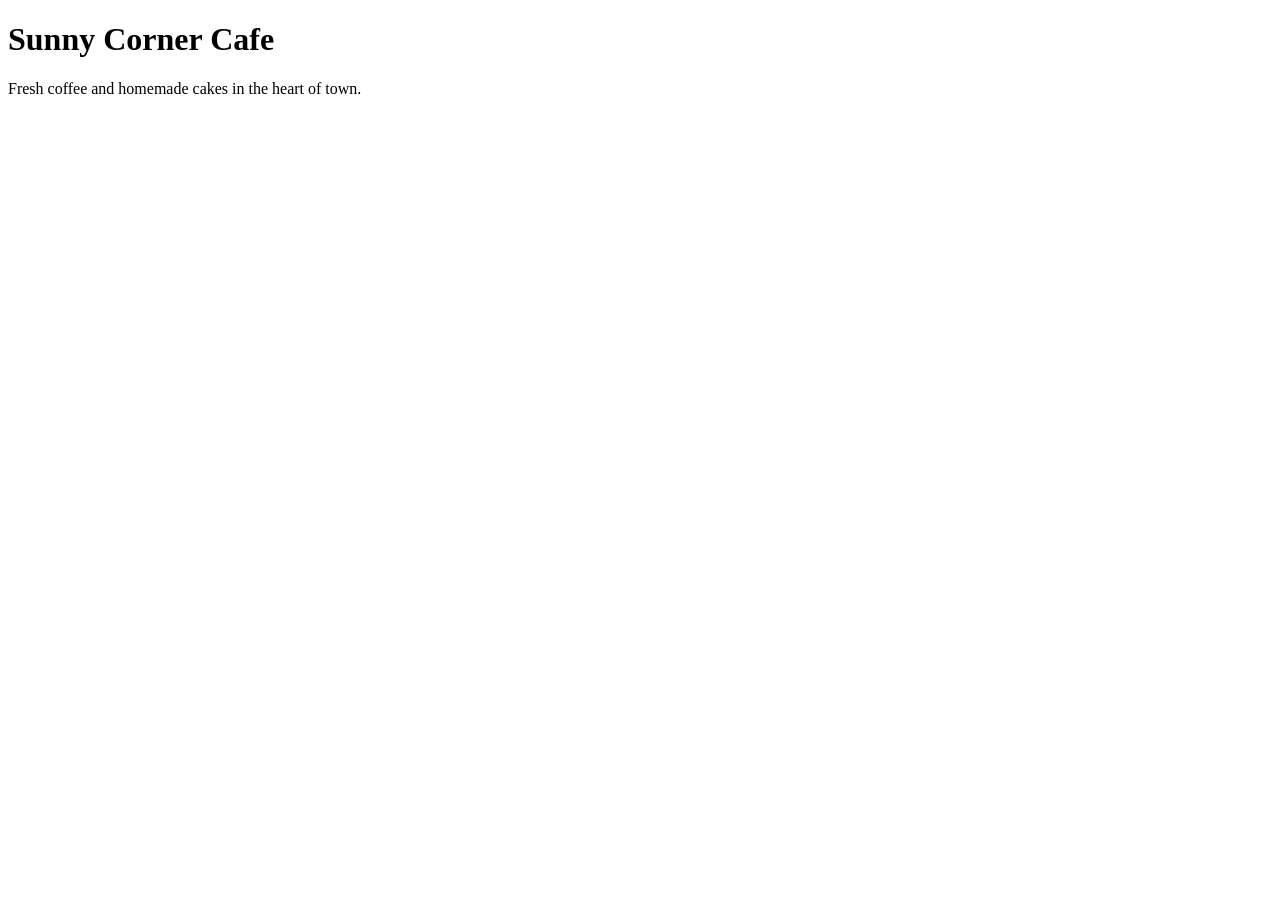
==== index.html @ 6467f5e7 "Add files via upload" ====
<!DOCTYPE html>
<html lang="en">
<head>
  <meta charset="UTF-8">
  <meta name="viewport" content="width=device-width, initial-scale=1.0">
  <title>Sunny Corner Cafe</title>
</head>
<body>
  <h1>Sunny Corner Cafe</h1>
  <p>Fresh coffee and homemade cakes in the heart of town.</p>
</body>
</html>
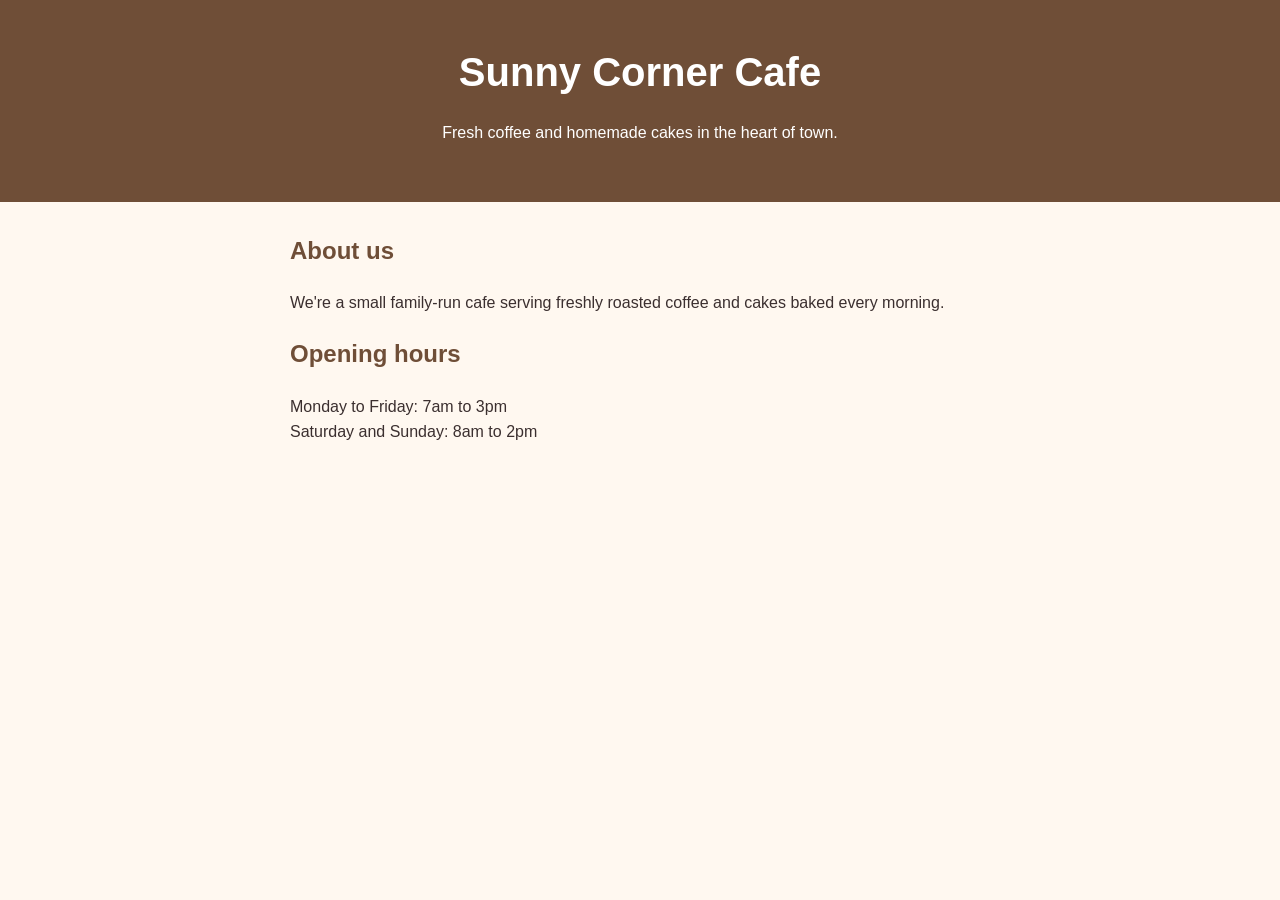
==== commit e02d87f4: "Add files via upload" ====
--- a/index.html
+++ b/index.html
@@ -4,9 +4,20 @@
   <meta charset="UTF-8">
   <meta name="viewport" content="width=device-width, initial-scale=1.0">
   <title>Sunny Corner Cafe</title>
+  <link rel="stylesheet" href="style.css">
 </head>
 <body>
-  <h1>Sunny Corner Cafe</h1>
-  <p>Fresh coffee and homemade cakes in the heart of town.</p>
+  <header>
+    <h1>Sunny Corner Cafe</h1>
+    <p>Fresh coffee and homemade cakes in the heart of town.</p>
+  </header>
+
+  <main>
+    <h2>About us</h2>
+    <p>We're a small family-run cafe serving freshly roasted coffee and cakes baked every morning.</p>
+
+    <h2>Opening hours</h2>
+    <p>Monday to Friday: 7am to 3pm<br>Saturday and Sunday: 8am to 2pm</p>
+  </main>
 </body>
 </html>
--- a/style.css
+++ b/style.css
@@ -0,0 +1,29 @@
+body {
+  font-family: Arial, sans-serif;
+  margin: 0;
+  background-color: #fff8f0;
+  color: #3b2f2f;
+  line-height: 1.6;
+}
+
+header {
+  background-color: #6f4e37;
+  color: white;
+  text-align: center;
+  padding: 40px 20px;
+}
+
+header h1 {
+  margin: 0;
+  font-size: 2.5rem;
+}
+
+main {
+  max-width: 700px;
+  margin: 30px auto;
+  padding: 0 20px;
+}
+
+h2 {
+  color: #6f4e37;
+}
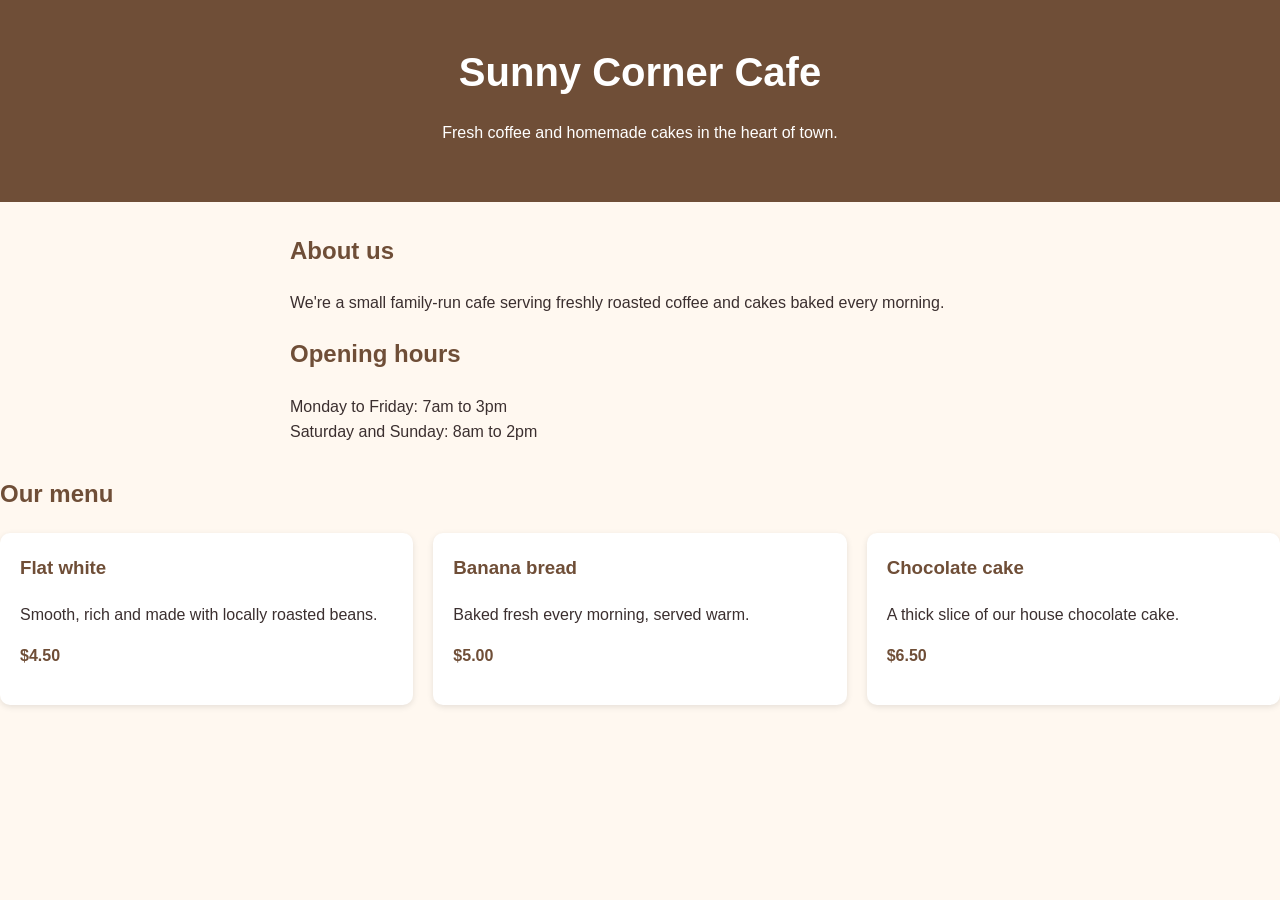
==== commit 72b0de52: "Add files via upload" ====
--- a/index.html
+++ b/index.html
@@ -20,4 +20,23 @@
     <p>Monday to Friday: 7am to 3pm<br>Saturday and Sunday: 8am to 2pm</p>
   </main>
 </body>
+
+    <h2>Our menu</h2>
+    <div class="menu">
+      <div class="card">
+        <h3>Flat white</h3>
+        <p>Smooth, rich and made with locally roasted beans.</p>
+        <p class="price">$4.50</p>
+      </div>
+      <div class="card">
+        <h3>Banana bread</h3>
+        <p>Baked fresh every morning, served warm.</p>
+        <p class="price">$5.00</p>
+      </div>
+      <div class="card">
+        <h3>Chocolate cake</h3>
+        <p>A thick slice of our house chocolate cake.</p>
+        <p class="price">$6.50</p>
+      </div>
+    </div>
 </html>
--- a/style.css
+++ b/style.css
@@ -26,4 +26,28 @@
 
 h2 {
   color: #6f4e37;
+}
+
+.menu {
+  display: flex;
+  flex-wrap: wrap;
+  gap: 20px;
+}
+
+.card {
+  flex: 1 1 200px;
+  background-color: white;
+  border-radius: 10px;
+  padding: 20px;
+  box-shadow: 0 2px 6px rgba(0, 0, 0, 0.1);
+}
+
+.card h3 {
+  margin-top: 0;
+  color: #6f4e37;
+}
+
+.price {
+  font-weight: bold;
+  color: #6f4e37;
 }
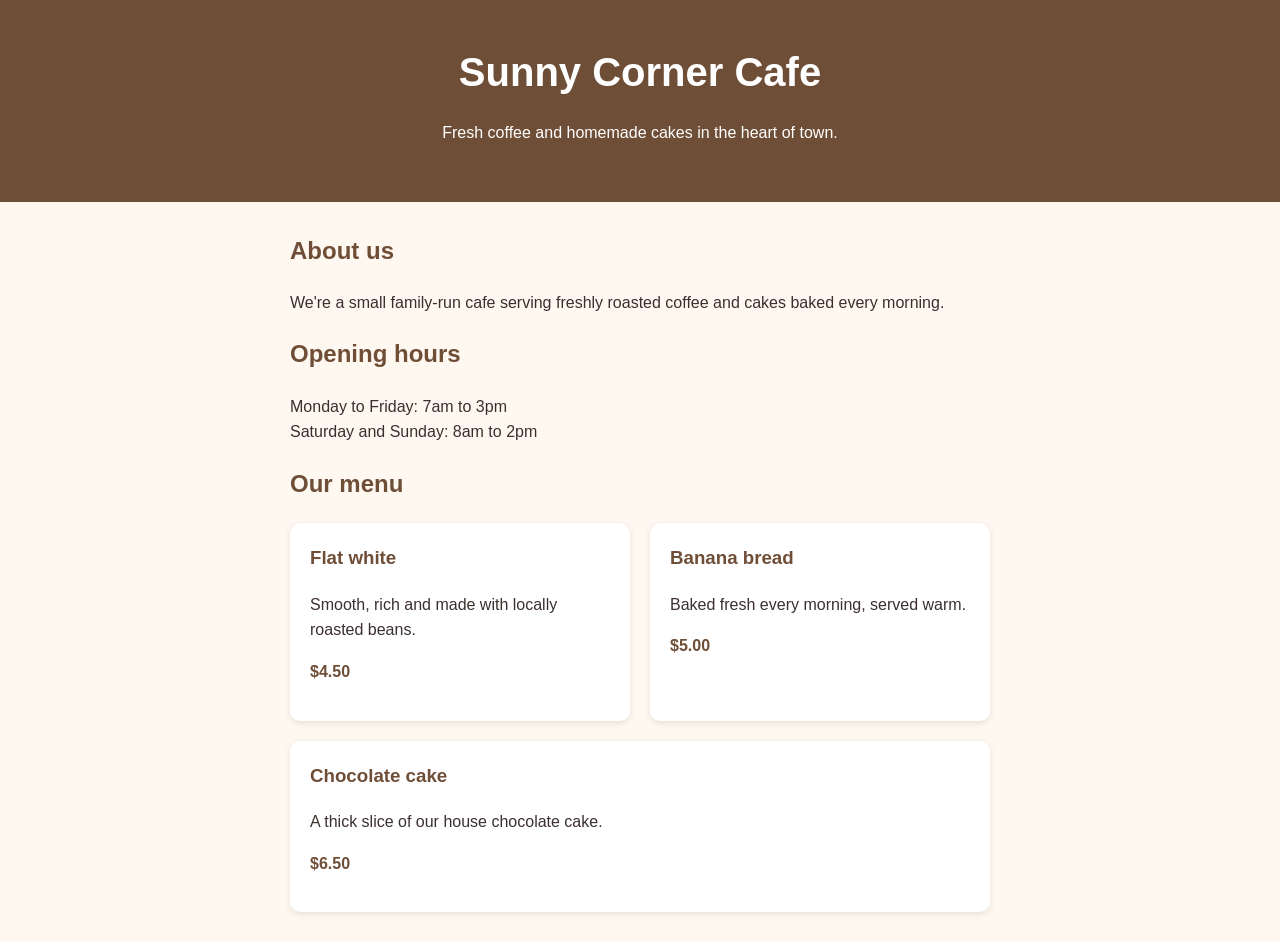
==== commit a20ebf61: "Add files via upload" ====
--- a/index.html
+++ b/index.html
@@ -18,8 +18,6 @@
 
     <h2>Opening hours</h2>
     <p>Monday to Friday: 7am to 3pm<br>Saturday and Sunday: 8am to 2pm</p>
-  </main>
-</body>
 
     <h2>Our menu</h2>
     <div class="menu">
@@ -39,4 +37,6 @@
         <p class="price">$6.50</p>
       </div>
     </div>
+  </main>
+</body>
 </html>
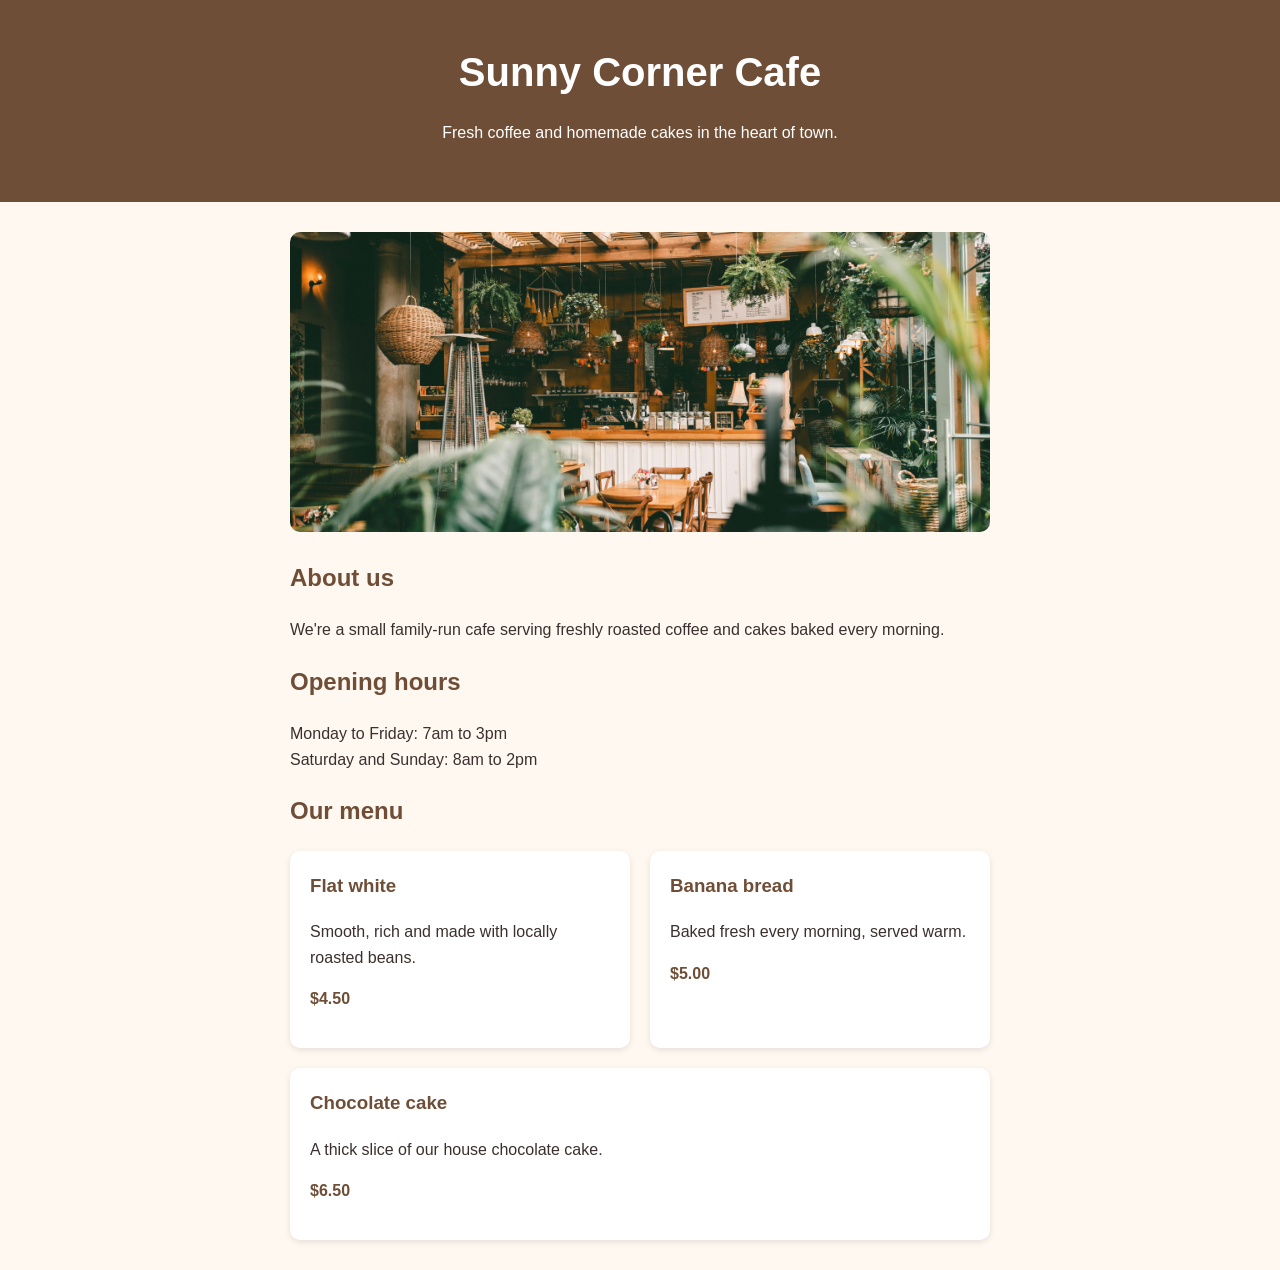
==== commit 46016c76: "Add files via upload" ====
--- a/index.html
+++ b/index.html
@@ -13,6 +13,8 @@
   </header>
 
   <main>
+    <img src="cafe.jpg" alt="Inside Sunny Corner Cafe" class="hero">
+
     <h2>About us</h2>
     <p>We're a small family-run cafe serving freshly roasted coffee and cakes baked every morning.</p>
 
@@ -39,4 +41,4 @@
     </div>
   </main>
 </body>
-</html>+</html>
--- a/style.css
+++ b/style.css
@@ -50,4 +50,11 @@
 .price {
   font-weight: bold;
   color: #6f4e37;
-}+}
+
+.hero {
+  width: 100%;
+  height: 300px;
+  object-fit: cover;
+  border-radius: 10px;
+}
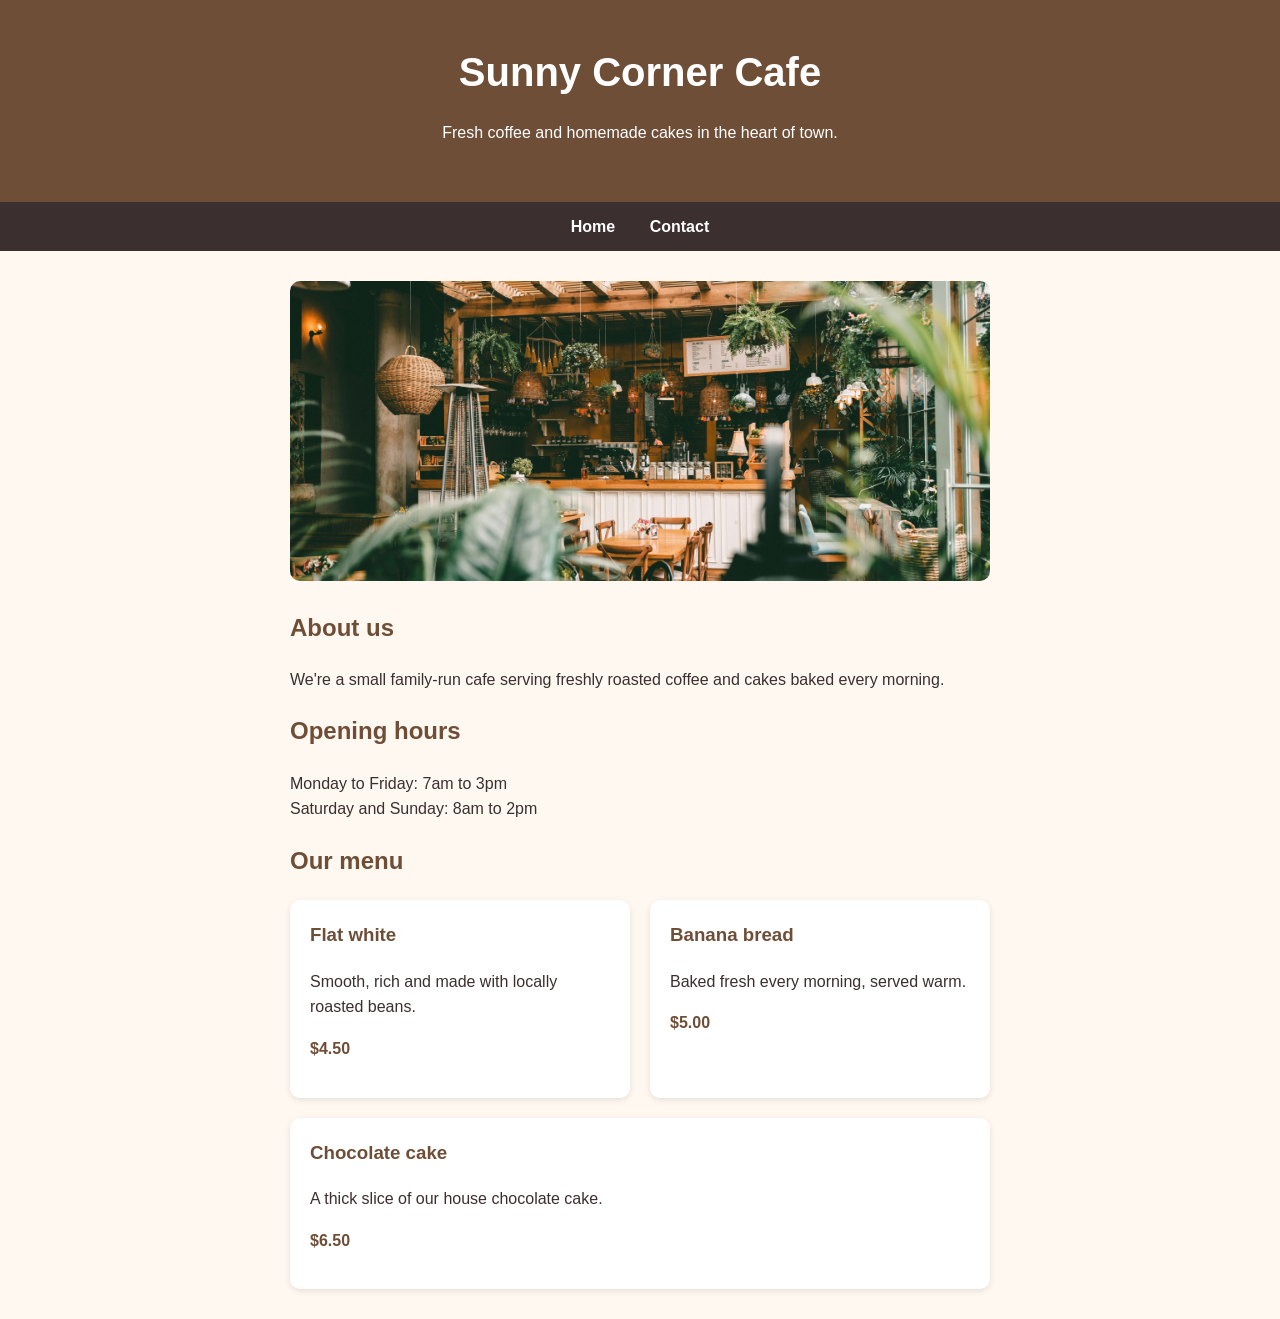
==== commit 2ec55b83: "Add files via upload" ====
--- a/index.html
+++ b/index.html
@@ -11,6 +11,11 @@
     <h1>Sunny Corner Cafe</h1>
     <p>Fresh coffee and homemade cakes in the heart of town.</p>
   </header>
+
+  <nav>
+    <a href="index.html">Home</a>
+    <a href="contact.html">Contact</a>
+  </nav>
 
   <main>
     <img src="cafe.jpg" alt="Inside Sunny Corner Cafe" class="hero">
@@ -41,4 +46,4 @@
     </div>
   </main>
 </body>
-</html>
+</html>
--- a/style.css
+++ b/style.css
@@ -58,3 +58,49 @@
   object-fit: cover;
   border-radius: 10px;
 }
+
+nav {
+  background-color: #3b2f2f;
+  text-align: center;
+  padding: 12px;
+}
+
+nav a {
+  color: white;
+  text-decoration: none;
+  margin: 0 15px;
+  font-weight: bold;
+}
+
+nav a:hover {
+  text-decoration: underline;
+}
+
+form {
+  display: flex;
+  flex-direction: column;
+  gap: 8px;
+}
+
+input, textarea {
+  padding: 10px;
+  border: 1px solid #ccc;
+  border-radius: 6px;
+  font-family: inherit;
+  font-size: 1rem;
+}
+
+button {
+  background-color: #6f4e37;
+  color: white;
+  border: none;
+  padding: 12px;
+  border-radius: 6px;
+  font-size: 1rem;
+  cursor: pointer;
+  margin-top: 10px;
+}
+
+button:hover {
+  background-color: #5a3e2b;
+}
